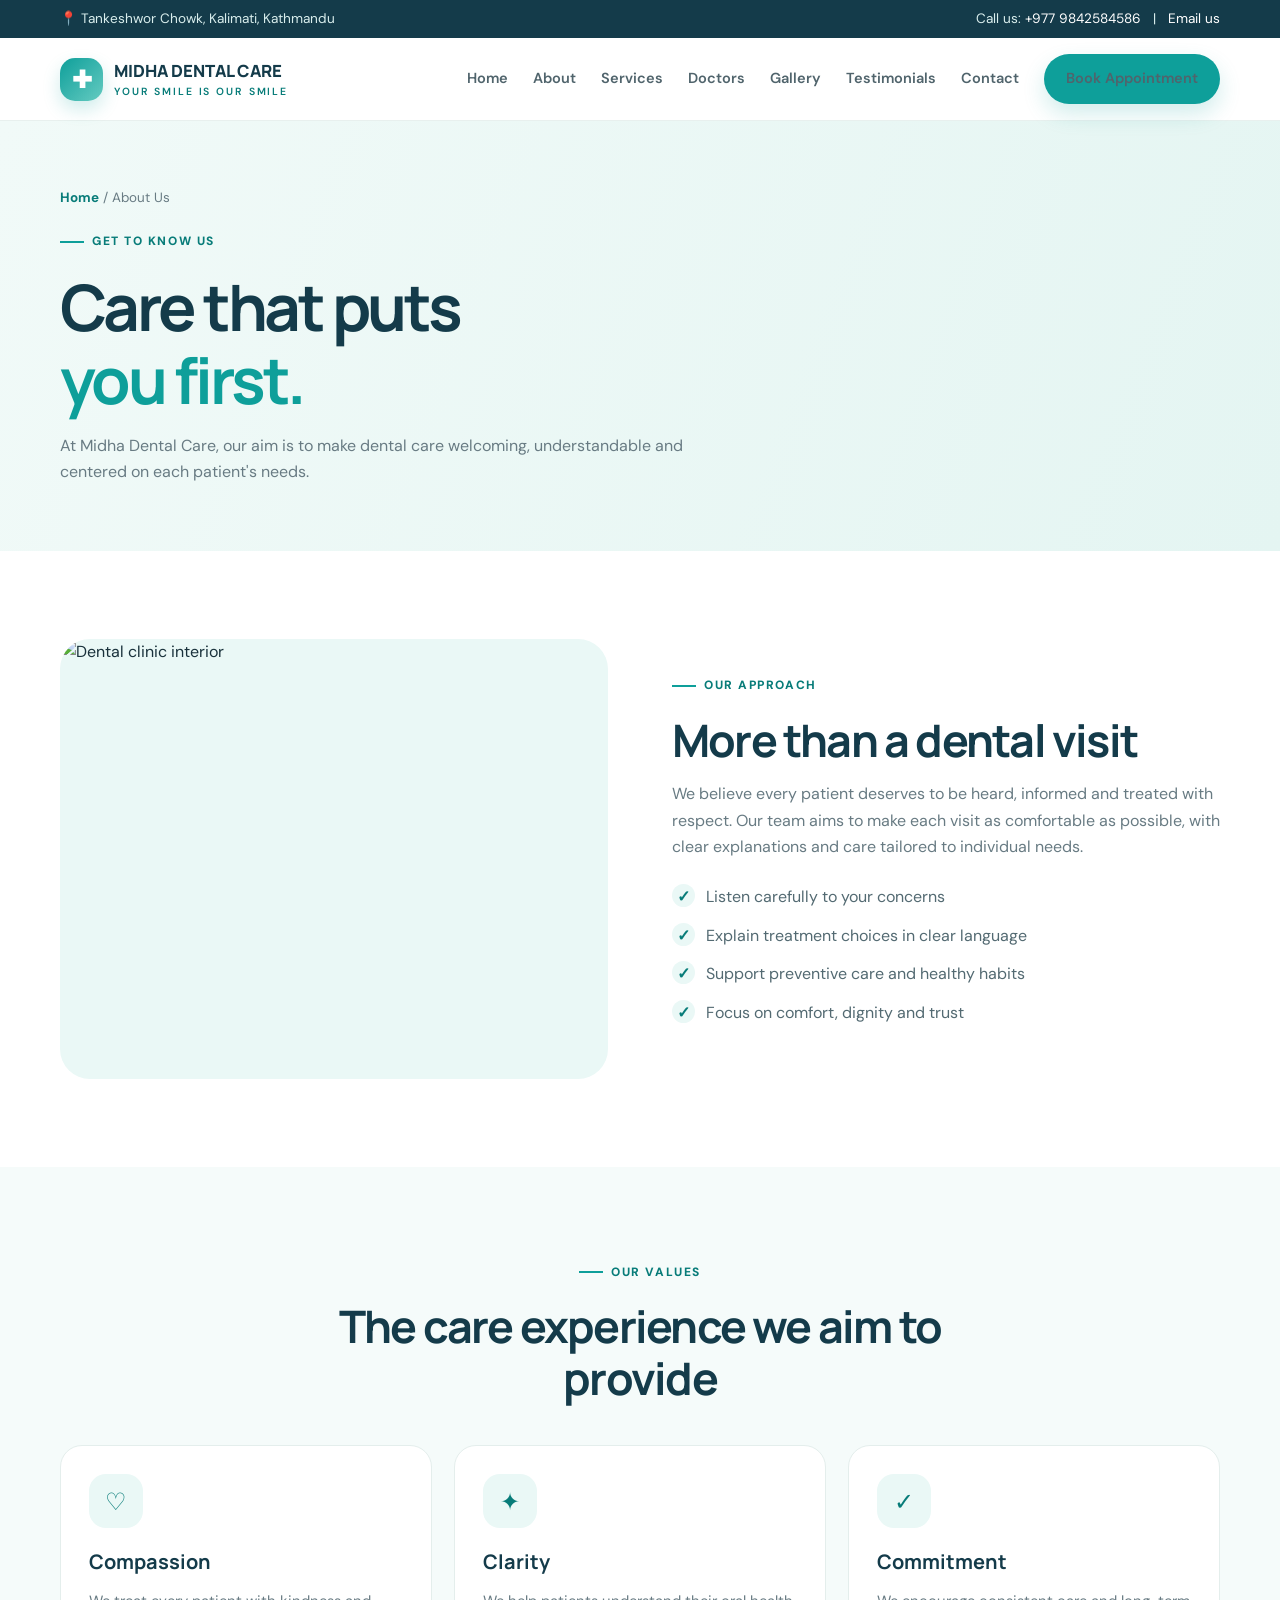
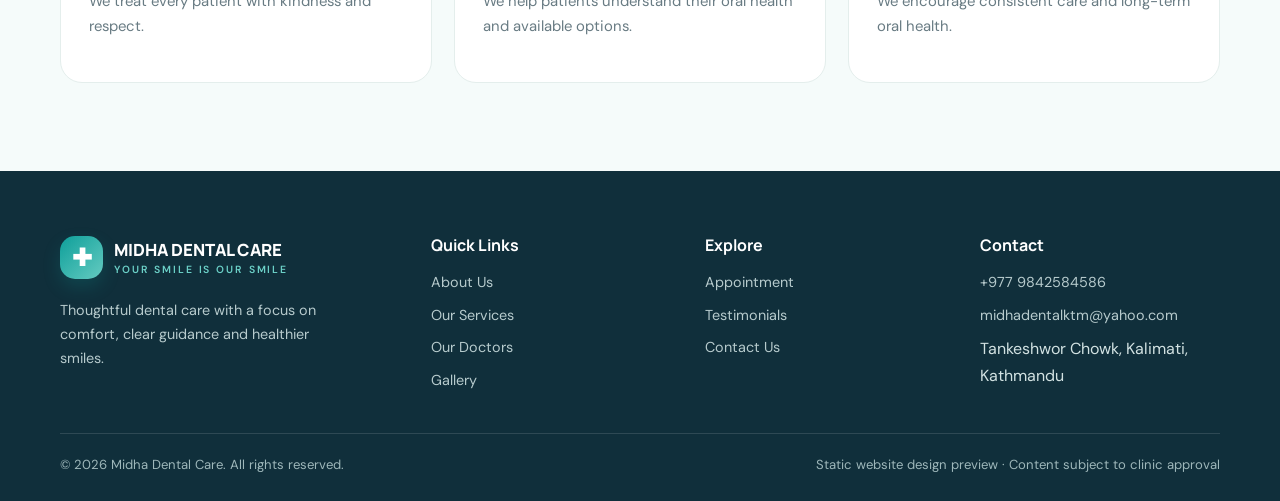
==== midha-dental-static/about.html @ e1608908 "commit" ====
<!doctype html>
<html lang="en"><head><meta charset="utf-8"><meta name="viewport" content="width=device-width,initial-scale=1"><meta name="description" content="Midha Dental Care in Kalimati, Kathmandu. Patient-focused dental care and appointment requests."><title>About Us | Midha Dental Care</title><link rel="stylesheet" href="assets/css/style.css"></head><body>

<div class="topbar"><div class="container"><span>📍 Tankeshwor Chowk, Kalimati, Kathmandu</span><span class="top-right">Call us: <a href="tel:+9779842584586">+977 9842584586</a> &nbsp; | &nbsp; <a href="mailto:midhadentalktm@yahoo.com">Email us</a></span></div></div>
<header class="site-header"><div class="container nav-wrap"><a class="brand" href="index.html"><span class="brand-mark">✚</span><span class="brand-name">MIDHA DENTAL CARE<small>Your Smile Is Our Smile</small></span></a><button class="menu-toggle" aria-label="Toggle navigation" aria-expanded="false">☰</button><nav class="nav-links"><a href="index.html" data-page="Home">Home</a><a href="about.html" data-page="About Us">About</a><a href="services.html" data-page="Services">Services</a><a href="doctors.html" data-page="Our Doctors">Doctors</a><a href="gallery.html" data-page="Gallery">Gallery</a><a href="testimonials.html" data-page="Testimonials">Testimonials</a><a href="contact.html" data-page="Contact">Contact</a><a class="btn btn-primary nav-cta" href="appointment.html">Book Appointment</a></nav></div></header>

<main><section class="page-hero"><div class="container"><div class="breadcrumbs"><a href="index.html">Home</a> / About Us</div><div class="eyebrow">Get to know us</div><h1>Care that puts<br><span style="color:var(--teal)">you first.</span></h1><p>At Midha Dental Care, our aim is to make dental care welcoming, understandable and centered on each patient's needs.</p></div></section><section class="section"><div class="container split"><div class="image-frame reveal"><img src="https://images.unsplash.com/photo-1629909613654-28e377c37b09?w=1000" alt="Dental clinic interior"></div><div class="reveal"><div class="eyebrow">Our approach</div><h2>More than a dental visit</h2><p>We believe every patient deserves to be heard, informed and treated with respect. Our team aims to make each visit as comfortable as possible, with clear explanations and care tailored to individual needs.</p><ul class="check-list"><li>Listen carefully to your concerns</li><li>Explain treatment choices in clear language</li><li>Support preventive care and healthy habits</li><li>Focus on comfort, dignity and trust</li></ul></div></div></section><section class="section section-soft"><div class="container"><div class="section-head"><div class="eyebrow">Our values</div><h2>The care experience we aim to provide</h2></div><div class="grid-3"><article class="card service-card"><div class="service-icon">♡</div><h3>Compassion</h3><p>We treat every patient with kindness and respect.</p></article><article class="card service-card"><div class="service-icon">✦</div><h3>Clarity</h3><p>We help patients understand their oral health and available options.</p></article><article class="card service-card"><div class="service-icon">✓</div><h3>Commitment</h3><p>We encourage consistent care and long-term oral health.</p></article></div></div></section></main>

<footer class="footer"><div class="container"><div class="footer-grid"><div><a class="brand" href="index.html"><span class="brand-mark">✚</span><span class="brand-name">MIDHA DENTAL CARE<small>Your Smile Is Our Smile</small></span></a><p style="margin-top:20px;max-width:290px">Thoughtful dental care with a focus on comfort, clear guidance and healthier smiles.</p></div><div><h3>Quick Links</h3><div class="footer-links"><a href="about.html">About Us</a><a href="services.html">Our Services</a><a href="doctors.html">Our Doctors</a><a href="gallery.html">Gallery</a></div></div><div><h3>Explore</h3><div class="footer-links"><a href="appointment.html">Appointment</a><a href="testimonials.html">Testimonials</a><a href="contact.html">Contact Us</a></div></div><div><h3>Contact</h3><div class="footer-links"><a href="tel:+9779842584586">+977 9842584586</a><a href="mailto:midhadentalktm@yahoo.com">midhadentalktm@yahoo.com</a><span>Tankeshwor Chowk, Kalimati, Kathmandu</span></div></div></div><div class="footer-bottom"><span>© <span data-year></span> Midha Dental Care. All rights reserved.</span><span>Static website design preview · Content subject to clinic approval</span></div></div></footer>
<script src="assets/js/main.js"></script>

</body></html>
---- midha-dental-static/assets/css/style.css ----
@import url('https://fonts.googleapis.com/css2?family=DM+Sans:wght@400;500;600;700&family=Manrope:wght@400;500;600;700;800&display=swap');
:root{--teal:#0e9f9a;--teal-dark:#087c79;--navy:#143b4a;--ink:#19313b;--muted:#687b83;--mint:#eaf8f6;--pale:#f5fbfa;--line:#e4eeec;--white:#fff;--shadow:0 18px 50px rgba(20,59,74,.10);--radius:22px}
*{box-sizing:border-box}html{scroll-behavior:smooth}body{margin:0;font-family:'DM Sans',sans-serif;color:var(--ink);background:#fff;line-height:1.65}h1,h2,h3,h4{font-family:Manrope,sans-serif;line-height:1.15;color:var(--navy);margin:0 0 16px}h1{font-size:clamp(2.6rem,5vw,4.7rem);letter-spacing:-.055em}h2{font-size:clamp(2rem,3.5vw,3rem);letter-spacing:-.04em}h3{font-size:1.25rem}p{color:var(--muted);margin:0 0 16px}a{text-decoration:none;color:inherit}.container{width:min(1160px,calc(100% - 40px));margin:auto}.topbar{background:var(--navy);color:#d9eeed;font-size:.85rem}.topbar .container{display:flex;justify-content:space-between;gap:20px;padding:8px 0}.topbar a{color:#fff}.site-header{position:sticky;top:0;z-index:100;background:rgba(255,255,255,.94);backdrop-filter:blur(14px);border-bottom:1px solid rgba(228,238,236,.85)}.nav-wrap{height:82px;display:flex;align-items:center;justify-content:space-between;gap:24px}.brand{display:flex;align-items:center;gap:11px;min-width:210px}.brand-mark{width:43px;height:43px;border-radius:15px;background:linear-gradient(135deg,var(--teal),#65cbc1);display:grid;place-items:center;color:#fff;font-size:1.5rem;font-weight:800;box-shadow:0 8px 18px #0e9f9a33}.brand-name{font:800 1.05rem Manrope;color:var(--navy);line-height:1.15}.brand-name small{display:block;font:600 .65rem 'DM Sans';letter-spacing:.18em;color:var(--teal-dark);text-transform:uppercase;margin-top:4px}.nav-links{display:flex;align-items:center;gap:25px}.nav-links a{font-size:.91rem;font-weight:600;color:#50646c;transition:.2s}.nav-links a:hover,.nav-links a.active{color:var(--teal-dark)}.btn{display:inline-flex;align-items:center;justify-content:center;gap:9px;border:0;border-radius:999px;padding:13px 22px;font-weight:700;font-size:.92rem;cursor:pointer;transition:.25s}.btn-primary{background:var(--teal);color:white;box-shadow:0 10px 22px #0e9f9a30}.btn-primary:hover{background:var(--teal-dark);transform:translateY(-2px);color:white}.btn-outline{border:1px solid #c9dfdc;color:var(--navy);background:white}.btn-outline:hover{border-color:var(--teal);color:var(--teal-dark)}.menu-toggle{display:none;background:var(--mint);border:0;border-radius:12px;padding:10px 13px;color:var(--navy);font-size:1.25rem}.hero{background:linear-gradient(110deg,#f3fbf9 0%,#f5fbfa 53%,#e5f6f3 100%);overflow:hidden;position:relative}.hero-grid{display:grid;grid-template-columns:1.02fr .98fr;align-items:center;gap:42px;padding:76px 0 82px}.eyebrow{display:inline-flex;align-items:center;gap:8px;color:var(--teal-dark);font-weight:800;text-transform:uppercase;letter-spacing:.13em;font-size:.75rem;margin-bottom:18px}.eyebrow:before{content:'';width:24px;height:2px;background:var(--teal)}.hero h1 span{color:var(--teal)}.hero-copy{font-size:1.08rem;max-width:560px;margin:20px 0 28px}.hero-actions{display:flex;gap:12px;flex-wrap:wrap}.hero-note{display:flex;align-items:center;gap:13px;margin-top:32px;color:var(--muted);font-size:.88rem}.avatar-stack{display:flex}.avatar-stack img{width:34px;height:34px;border-radius:50%;object-fit:cover;border:3px solid white;margin-left:-8px}.avatar-stack img:first-child{margin-left:0}.hero-visual{position:relative;min-height:490px}.hero-photo{position:absolute;inset:0 20px 0 20px;border-radius:44% 44% 28px 28px;overflow:hidden;box-shadow:var(--shadow)}.hero-photo img{width:100%;height:100%;object-fit:cover}.float-card{position:absolute;background:#fff;border-radius:18px;padding:16px 18px;box-shadow:var(--shadow);display:flex;gap:12px;align-items:center}.float-card.one{left:-4px;bottom:45px}.float-card.two{right:-5px;top:55px}.float-icon{width:42px;height:42px;border-radius:13px;background:var(--mint);display:grid;place-items:center;color:var(--teal-dark);font-size:1.2rem}.float-card strong{display:block;color:var(--navy);font-size:.92rem}.float-card small{color:var(--muted);font-size:.76rem}.section{padding:88px 0}.section-soft{background:var(--pale)}.section-head{text-align:center;max-width:700px;margin:0 auto 42px}.section-head p{font-size:1.02rem}.grid-3{display:grid;grid-template-columns:repeat(3,1fr);gap:22px}.grid-4{display:grid;grid-template-columns:repeat(4,1fr);gap:20px}.card{background:#fff;border:1px solid var(--line);border-radius:var(--radius);overflow:hidden;transition:.28s}.card:hover{transform:translateY(-6px);box-shadow:var(--shadow);border-color:transparent}.service-card{padding:28px}.service-icon{width:54px;height:54px;border-radius:17px;background:var(--mint);display:grid;place-items:center;color:var(--teal-dark);font-size:1.5rem;margin-bottom:22px}.service-card p{font-size:.93rem}.text-link{color:var(--teal-dark);font-weight:800;font-size:.9rem}.split{display:grid;grid-template-columns:1fr 1fr;align-items:center;gap:64px}.image-frame{position:relative;border-radius:30px;overflow:hidden;min-height:440px;background:var(--mint)}.image-frame img{width:100%;height:100%;min-height:440px;object-fit:cover;position:absolute}.check-list{list-style:none;padding:0;margin:24px 0;display:grid;gap:12px}.check-list li{display:flex;gap:11px;color:#536a72}.check-list li:before{content:'✓';display:grid;place-items:center;flex:0 0 23px;height:23px;border-radius:50%;background:var(--mint);color:var(--teal-dark);font-weight:900}.stat-row{display:flex;gap:30px;flex-wrap:wrap;margin-top:28px}.stat strong{display:block;font:800 1.8rem Manrope;color:var(--teal-dark)}.stat span{font-size:.82rem;color:var(--muted)}.doctor-card img{width:100%;height:270px;object-fit:cover}.doctor-info{padding:20px}.doctor-info p{font-size:.88rem;margin:0}.doctor-role{color:var(--teal-dark);font-weight:700;font-size:.82rem}.testimonial{padding:28px}.quote{font-size:2.5rem;color:var(--teal);line-height:1}.stars{color:#e8a83e;letter-spacing:2px;margin:8px 0}.testimonial strong{color:var(--navy)}.cta-band{background:linear-gradient(120deg,#0d8e8b,#126575);border-radius:30px;padding:48px 54px;color:white;display:flex;align-items:center;justify-content:space-between;gap:30px}.cta-band h2,.cta-band p{color:white}.cta-band p{opacity:.82;margin:0}.cta-band .btn{background:white;color:var(--teal-dark);white-space:nowrap}.page-hero{background:linear-gradient(110deg,#f1faf8,#e4f5f2);padding:66px 0}.page-hero p{max-width:640px;margin:0}.breadcrumbs{font-size:.84rem;color:var(--muted);margin-bottom:15px}.breadcrumbs a{color:var(--teal-dark);font-weight:700}.service-detail{padding:26px}.service-detail .service-icon{margin-bottom:16px}.doctor-large img{height:330px}.gallery-grid{display:grid;grid-template-columns:repeat(3,1fr);gap:16px}.gallery-grid img{width:100%;height:260px;object-fit:cover;border-radius:18px;transition:.3s}.gallery-grid img:hover{transform:scale(1.02)}.form-card{background:#fff;border:1px solid var(--line);border-radius:24px;padding:32px;box-shadow:var(--shadow)}.form-grid{display:grid;grid-template-columns:1fr 1fr;gap:18px}.field{display:grid;gap:7px}.field.full{grid-column:1/-1}.field label{font-weight:700;font-size:.88rem;color:var(--navy)}.field input,.field select,.field textarea{width:100%;border:1px solid #dce8e6;border-radius:12px;padding:13px 14px;font:inherit;color:var(--ink);outline:none;background:#fff}.field input:focus,.field select:focus,.field textarea:focus{border-color:var(--teal);box-shadow:0 0 0 3px #0e9f9a18}.field textarea{min-height:120px;resize:vertical}.contact-grid{display:grid;grid-template-columns:.8fr 1.2fr;gap:35px}.contact-item{display:flex;gap:15px;margin:22px 0}.contact-item .service-icon{flex:0 0 48px;width:48px;height:48px;margin:0}.map-placeholder{min-height:300px;background:linear-gradient(135deg,#e5f4f1,#f4faf9);border-radius:22px;display:grid;place-items:center;text-align:center;padding:25px;color:var(--muted)}.footer{background:#102f3b;color:#d2e2e2;padding:65px 0 25px}.footer-grid{display:grid;grid-template-columns:1.4fr 1fr 1fr 1fr;gap:35px}.footer h3{color:white;font-size:1rem}.footer p,.footer a{color:#b7cbcd;font-size:.9rem}.footer-links{display:grid;gap:9px}.footer a:hover{color:#fff}.footer-bottom{border-top:1px solid #ffffff20;margin-top:40px;padding-top:20px;display:flex;justify-content:space-between;gap:20px;color:#9eb7ba;font-size:.82rem}.footer .brand-name{color:white}.footer .brand-name small{color:#6bd0c7}.notice{background:#fff8e8;border:1px solid #f2e4bd;border-radius:12px;padding:13px 15px;color:#80652d;font-size:.85rem}.reveal{opacity:0;transform:translateY(18px);transition:opacity .7s,transform .7s}.reveal.visible{opacity:1;transform:none}.mobile-cta{display:none}
@media(max-width:980px){.nav-links{gap:14px}.nav-links a{font-size:.84rem}.nav-cta{display:none}.grid-4{grid-template-columns:repeat(2,1fr)}.footer-grid{grid-template-columns:repeat(2,1fr)}.hero-grid{gap:20px}.hero-visual{min-height:420px}}
@media(max-width:760px){.topbar .container{justify-content:center}.topbar .top-right{display:none}.nav-wrap{height:72px}.menu-toggle{display:block}.nav-links{display:none;position:absolute;left:20px;right:20px;top:72px;background:white;border:1px solid var(--line);border-radius:18px;padding:18px;box-shadow:var(--shadow);flex-direction:column;align-items:stretch;gap:0}.nav-links.open{display:flex}.nav-links a{padding:11px 7px}.nav-cta{display:inline-flex;margin-top:8px}.hero-grid,.split,.contact-grid{grid-template-columns:1fr}.hero-grid{padding:55px 0}.hero-visual{min-height:390px;margin:10px 5px 0}.hero-photo{inset:0 15px}.section{padding:65px 0}.grid-3{grid-template-columns:1fr}.grid-4{grid-template-columns:1fr 1fr}.gallery-grid{grid-template-columns:1fr 1fr}.gallery-grid img{height:190px}.cta-band{padding:32px;display:block}.cta-band .btn{margin-top:22px}.form-grid{grid-template-columns:1fr}.field.full{grid-column:auto}.footer-grid{grid-template-columns:1fr 1fr}.footer-bottom{display:block}.footer-bottom span{display:block;margin-top:8px}}
@media(max-width:480px){.container{width:min(100% - 30px,1160px)}.grid-4,.gallery-grid,.footer-grid{grid-template-columns:1fr}.hero-visual{min-height:330px}.float-card{padding:11px}.float-card.two{right:-3px;top:20px}.float-card.one{left:-3px;bottom:20px}.section-head{text-align:left}.section-head .eyebrow{justify-content:flex-start}.form-card{padding:22px}.page-hero{padding:48px 0}}
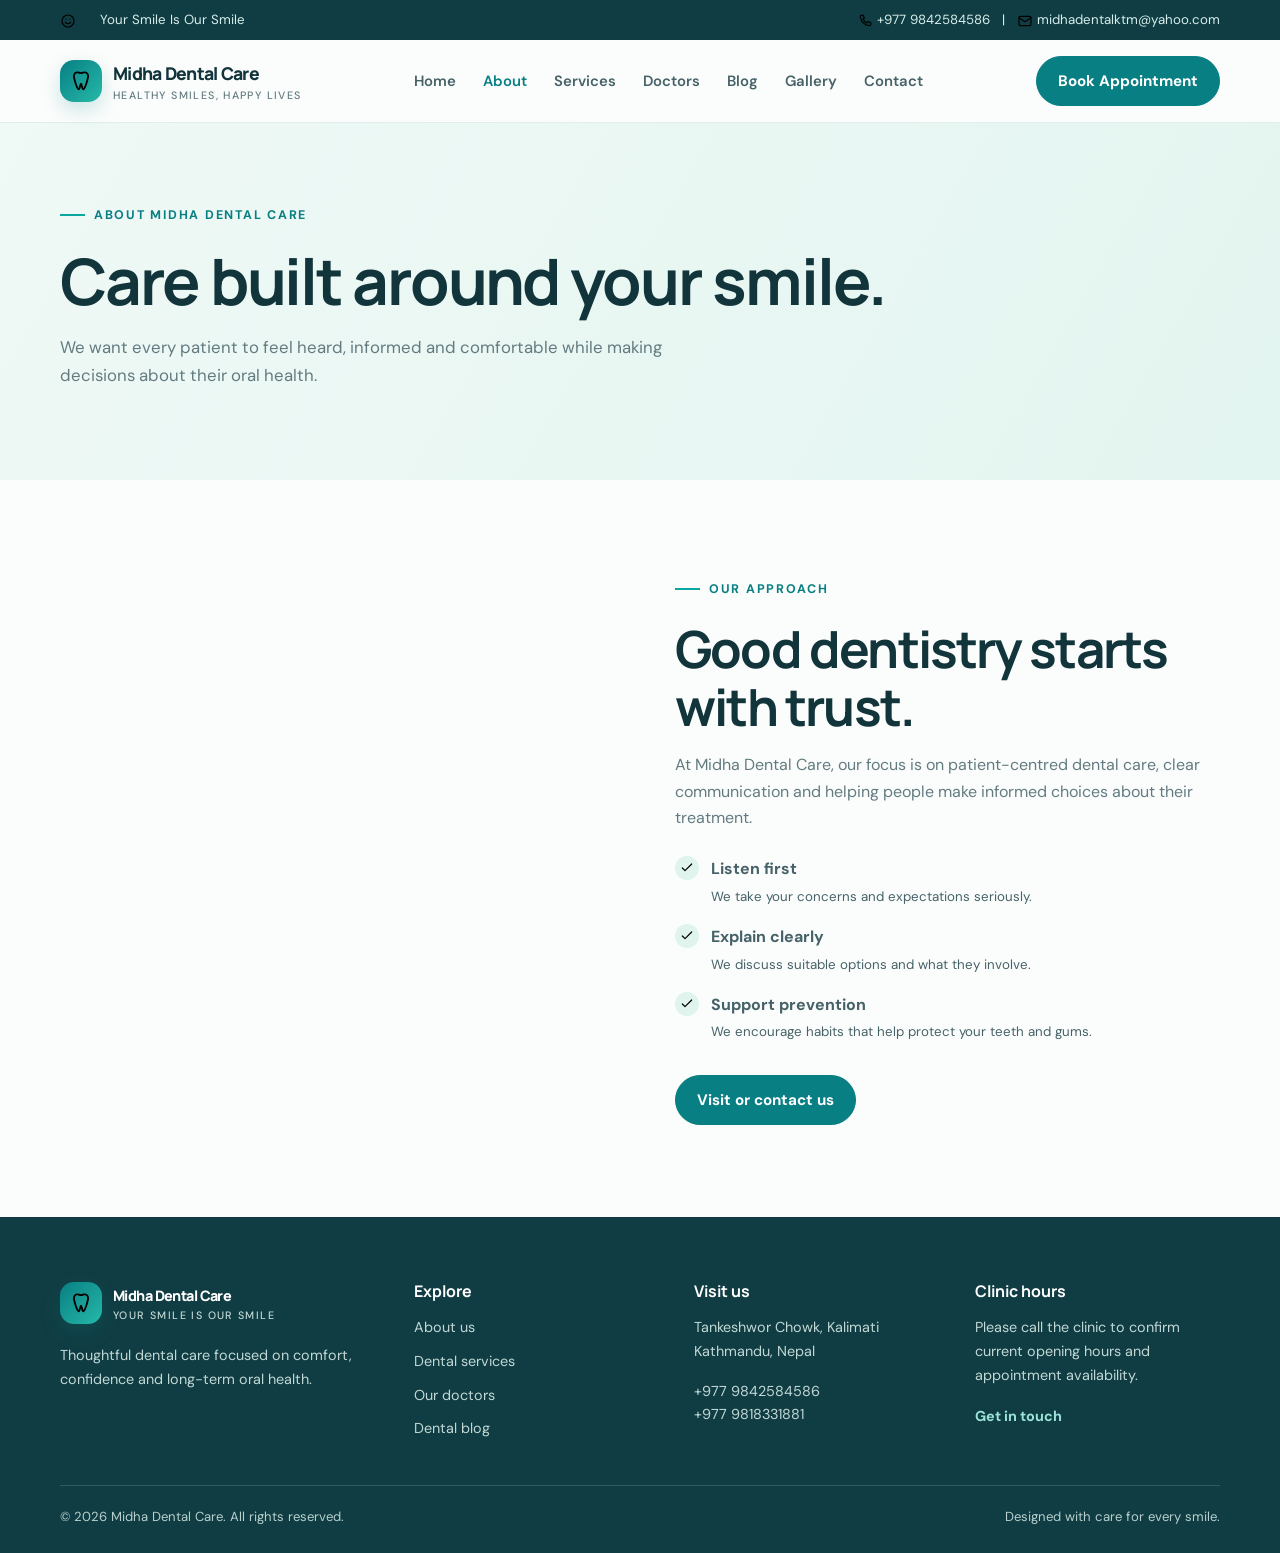
==== commit 2c0ddb8a: "# add blog" ====
--- a/midha-dental-static/about.html
+++ b/midha-dental-static/about.html
@@ -1,12 +1,2 @@
-<!doctype html>
-<html lang="en"><head><meta charset="utf-8"><meta name="viewport" content="width=device-width,initial-scale=1"><meta name="description" content="Midha Dental Care in Kalimati, Kathmandu. Patient-focused dental care and appointment requests."><title>About Us | Midha Dental Care</title><link rel="stylesheet" href="assets/css/style.css"></head><body>
-
-<div class="topbar"><div class="container"><span>📍 Tankeshwor Chowk, Kalimati, Kathmandu</span><span class="top-right">Call us: <a href="tel:+9779842584586">+977 9842584586</a> &nbsp; | &nbsp; <a href="mailto:midhadentalktm@yahoo.com">Email us</a></span></div></div>
-<header class="site-header"><div class="container nav-wrap"><a class="brand" href="index.html"><span class="brand-mark">✚</span><span class="brand-name">MIDHA DENTAL CARE<small>Your Smile Is Our Smile</small></span></a><button class="menu-toggle" aria-label="Toggle navigation" aria-expanded="false">☰</button><nav class="nav-links"><a href="index.html" data-page="Home">Home</a><a href="about.html" data-page="About Us">About</a><a href="services.html" data-page="Services">Services</a><a href="doctors.html" data-page="Our Doctors">Doctors</a><a href="gallery.html" data-page="Gallery">Gallery</a><a href="testimonials.html" data-page="Testimonials">Testimonials</a><a href="contact.html" data-page="Contact">Contact</a><a class="btn btn-primary nav-cta" href="appointment.html">Book Appointment</a></nav></div></header>
-
-<main><section class="page-hero"><div class="container"><div class="breadcrumbs"><a href="index.html">Home</a> / About Us</div><div class="eyebrow">Get to know us</div><h1>Care that puts<br><span style="color:var(--teal)">you first.</span></h1><p>At Midha Dental Care, our aim is to make dental care welcoming, understandable and centered on each patient's needs.</p></div></section><section class="section"><div class="container split"><div class="image-frame reveal"><img src="https://images.unsplash.com/photo-1629909613654-28e377c37b09?w=1000" alt="Dental clinic interior"></div><div class="reveal"><div class="eyebrow">Our approach</div><h2>More than a dental visit</h2><p>We believe every patient deserves to be heard, informed and treated with respect. Our team aims to make each visit as comfortable as possible, with clear explanations and care tailored to individual needs.</p><ul class="check-list"><li>Listen carefully to your concerns</li><li>Explain treatment choices in clear language</li><li>Support preventive care and healthy habits</li><li>Focus on comfort, dignity and trust</li></ul></div></div></section><section class="section section-soft"><div class="container"><div class="section-head"><div class="eyebrow">Our values</div><h2>The care experience we aim to provide</h2></div><div class="grid-3"><article class="card service-card"><div class="service-icon">♡</div><h3>Compassion</h3><p>We treat every patient with kindness and respect.</p></article><article class="card service-card"><div class="service-icon">✦</div><h3>Clarity</h3><p>We help patients understand their oral health and available options.</p></article><article class="card service-card"><div class="service-icon">✓</div><h3>Commitment</h3><p>We encourage consistent care and long-term oral health.</p></article></div></div></section></main>
-
-<footer class="footer"><div class="container"><div class="footer-grid"><div><a class="brand" href="index.html"><span class="brand-mark">✚</span><span class="brand-name">MIDHA DENTAL CARE<small>Your Smile Is Our Smile</small></span></a><p style="margin-top:20px;max-width:290px">Thoughtful dental care with a focus on comfort, clear guidance and healthier smiles.</p></div><div><h3>Quick Links</h3><div class="footer-links"><a href="about.html">About Us</a><a href="services.html">Our Services</a><a href="doctors.html">Our Doctors</a><a href="gallery.html">Gallery</a></div></div><div><h3>Explore</h3><div class="footer-links"><a href="appointment.html">Appointment</a><a href="testimonials.html">Testimonials</a><a href="contact.html">Contact Us</a></div></div><div><h3>Contact</h3><div class="footer-links"><a href="tel:+9779842584586">+977 9842584586</a><a href="mailto:midhadentalktm@yahoo.com">midhadentalktm@yahoo.com</a><span>Tankeshwor Chowk, Kalimati, Kathmandu</span></div></div></div><div class="footer-bottom"><span>© <span data-year></span> Midha Dental Care. All rights reserved.</span><span>Static website design preview · Content subject to clinic approval</span></div></div></footer>
-<script src="assets/js/main.js"></script>
-
-</body></html>
+<!doctype html><html lang="en"><head><meta charset="utf-8"><meta name="viewport" content="width=device-width,initial-scale=1"><meta name="description" content="Midha Dental Care in Kalimati, Kathmandu. Friendly dental care for healthier, more confident smiles."><title>About Us | Midha Dental Care</title><link rel="stylesheet" href="assets/css/style.css"></head><body><div class="topbar"><div class="container"><span><img class="svg-icon small" src="assets/icons/smile.svg" alt=""> <img class="svg-icon small" src="assets/icons/smile.svg.svg" alt="" aria-hidden="true"> Your Smile Is Our Smile</span><span><img class="svg-icon small" src="assets/icons/phone.svg" alt=""> +977 9842584586 &nbsp; | &nbsp; <img class="svg-icon small" src="assets/icons/mail.svg" alt=""> midhadentalktm@yahoo.com</span></div></div>
+<header class="nav-wrap"><nav class="nav container"><a class="brand" href="index.html"><span class="brand-mark"><img class="svg-icon" src="assets/icons/tooth.svg" alt=""></span><span>Midha Dental Care<small>Healthy smiles, happy lives</small></span></a><div class="nav-links"><a class="" href="index.html">Home</a><a class="active" href="about.html">About</a><a class="" href="services.html">Services</a><a class="" href="doctors.html">Doctors</a><a class="" href="blog.html">Blog</a><a class="" href="gallery.html">Gallery</a><a class="" href="contact.html">Contact</a></div><a class="btn" href="appointment.html">Book Appointment</a><button class="menu-toggle" aria-label="Open menu" aria-expanded="false"><img class="svg-icon large" src="assets/icons/menu.svg" alt=""></button></nav></header><main><section class="page-hero"><div class="container"><div class="eyebrow">About Midha Dental Care</div><h1>Care built around your smile.</h1><p>We want every patient to feel heard, informed and comfortable while making decisions about their oral health.</p></div></section><section class="section"><div class="container split"><div class="about-photo"></div><div><div class="eyebrow">Our approach</div><h2>Good dentistry starts with trust.</h2><p>At Midha Dental Care, our focus is on patient-centred dental care, clear communication and helping people make informed choices about their treatment.</p><div class="check-list"><div class="check"><span><img class="svg-icon small" src="assets/icons/check.svg" alt=""></span><div><b>Listen first</b><br><small>We take your concerns and expectations seriously.</small></div></div><div class="check"><span><img class="svg-icon small" src="assets/icons/check.svg" alt=""></span><div><b>Explain clearly</b><br><small>We discuss suitable options and what they involve.</small></div></div><div class="check"><span><img class="svg-icon small" src="assets/icons/check.svg" alt=""></span><div><b>Support prevention</b><br><small>We encourage habits that help protect your teeth and gums.</small></div></div></div><a class="btn" href="contact.html">Visit or contact us</a></div></div></section></main><footer class="footer"><div class="container"><div class="footer-grid"><div><a class="brand" href="index.html"><span class="brand-mark"><img class="svg-icon" src="assets/icons/tooth.svg" alt=""></span><span style="color:white">Midha Dental Care<small style="color:#c1d8d5">Your Smile Is Our Smile</small></span></a><p style="margin-top:20px">Thoughtful dental care focused on comfort, confidence and long-term oral health.</p></div><div><h3>Explore</h3><div class="footer-links"><a href="about.html">About us</a><a href="services.html">Dental services</a><a href="doctors.html">Our doctors</a><a href="blog.html">Dental blog</a></div></div><div><h3>Visit us</h3><p>Tankeshwor Chowk, Kalimati<br>Kathmandu, Nepal</p><p>+977 9842584586<br>+977 9818331881</p></div><div><h3>Clinic hours</h3><p>Please call the clinic to confirm current opening hours and appointment availability.</p><a class="arrow-link" style="color:#9be3d7" href="contact.html">Get in touch</a></div></div><div class="footer-bottom"><span>© <span data-year></span> Midha Dental Care. All rights reserved.</span><span>Designed with care for every smile.</span></div></div></footer><script src="assets/js/main.js"></script></body></html>
--- a/midha-dental-static/assets/css/style.css
+++ b/midha-dental-static/assets/css/style.css
@@ -1,6 +1,32 @@
+
 @import url('https://fonts.googleapis.com/css2?family=DM+Sans:wght@400;500;600;700&family=Manrope:wght@400;500;600;700;800&display=swap');
-:root{--teal:#0e9f9a;--teal-dark:#087c79;--navy:#143b4a;--ink:#19313b;--muted:#687b83;--mint:#eaf8f6;--pale:#f5fbfa;--line:#e4eeec;--white:#fff;--shadow:0 18px 50px rgba(20,59,74,.10);--radius:22px}
-*{box-sizing:border-box}html{scroll-behavior:smooth}body{margin:0;font-family:'DM Sans',sans-serif;color:var(--ink);background:#fff;line-height:1.65}h1,h2,h3,h4{font-family:Manrope,sans-serif;line-height:1.15;color:var(--navy);margin:0 0 16px}h1{font-size:clamp(2.6rem,5vw,4.7rem);letter-spacing:-.055em}h2{font-size:clamp(2rem,3.5vw,3rem);letter-spacing:-.04em}h3{font-size:1.25rem}p{color:var(--muted);margin:0 0 16px}a{text-decoration:none;color:inherit}.container{width:min(1160px,calc(100% - 40px));margin:auto}.topbar{background:var(--navy);color:#d9eeed;font-size:.85rem}.topbar .container{display:flex;justify-content:space-between;gap:20px;padding:8px 0}.topbar a{color:#fff}.site-header{position:sticky;top:0;z-index:100;background:rgba(255,255,255,.94);backdrop-filter:blur(14px);border-bottom:1px solid rgba(228,238,236,.85)}.nav-wrap{height:82px;display:flex;align-items:center;justify-content:space-between;gap:24px}.brand{display:flex;align-items:center;gap:11px;min-width:210px}.brand-mark{width:43px;height:43px;border-radius:15px;background:linear-gradient(135deg,var(--teal),#65cbc1);display:grid;place-items:center;color:#fff;font-size:1.5rem;font-weight:800;box-shadow:0 8px 18px #0e9f9a33}.brand-name{font:800 1.05rem Manrope;color:var(--navy);line-height:1.15}.brand-name small{display:block;font:600 .65rem 'DM Sans';letter-spacing:.18em;color:var(--teal-dark);text-transform:uppercase;margin-top:4px}.nav-links{display:flex;align-items:center;gap:25px}.nav-links a{font-size:.91rem;font-weight:600;color:#50646c;transition:.2s}.nav-links a:hover,.nav-links a.active{color:var(--teal-dark)}.btn{display:inline-flex;align-items:center;justify-content:center;gap:9px;border:0;border-radius:999px;padding:13px 22px;font-weight:700;font-size:.92rem;cursor:pointer;transition:.25s}.btn-primary{background:var(--teal);color:white;box-shadow:0 10px 22px #0e9f9a30}.btn-primary:hover{background:var(--teal-dark);transform:translateY(-2px);color:white}.btn-outline{border:1px solid #c9dfdc;color:var(--navy);background:white}.btn-outline:hover{border-color:var(--teal);color:var(--teal-dark)}.menu-toggle{display:none;background:var(--mint);border:0;border-radius:12px;padding:10px 13px;color:var(--navy);font-size:1.25rem}.hero{background:linear-gradient(110deg,#f3fbf9 0%,#f5fbfa 53%,#e5f6f3 100%);overflow:hidden;position:relative}.hero-grid{display:grid;grid-template-columns:1.02fr .98fr;align-items:center;gap:42px;padding:76px 0 82px}.eyebrow{display:inline-flex;align-items:center;gap:8px;color:var(--teal-dark);font-weight:800;text-transform:uppercase;letter-spacing:.13em;font-size:.75rem;margin-bottom:18px}.eyebrow:before{content:'';width:24px;height:2px;background:var(--teal)}.hero h1 span{color:var(--teal)}.hero-copy{font-size:1.08rem;max-width:560px;margin:20px 0 28px}.hero-actions{display:flex;gap:12px;flex-wrap:wrap}.hero-note{display:flex;align-items:center;gap:13px;margin-top:32px;color:var(--muted);font-size:.88rem}.avatar-stack{display:flex}.avatar-stack img{width:34px;height:34px;border-radius:50%;object-fit:cover;border:3px solid white;margin-left:-8px}.avatar-stack img:first-child{margin-left:0}.hero-visual{position:relative;min-height:490px}.hero-photo{position:absolute;inset:0 20px 0 20px;border-radius:44% 44% 28px 28px;overflow:hidden;box-shadow:var(--shadow)}.hero-photo img{width:100%;height:100%;object-fit:cover}.float-card{position:absolute;background:#fff;border-radius:18px;padding:16px 18px;box-shadow:var(--shadow);display:flex;gap:12px;align-items:center}.float-card.one{left:-4px;bottom:45px}.float-card.two{right:-5px;top:55px}.float-icon{width:42px;height:42px;border-radius:13px;background:var(--mint);display:grid;place-items:center;color:var(--teal-dark);font-size:1.2rem}.float-card strong{display:block;color:var(--navy);font-size:.92rem}.float-card small{color:var(--muted);font-size:.76rem}.section{padding:88px 0}.section-soft{background:var(--pale)}.section-head{text-align:center;max-width:700px;margin:0 auto 42px}.section-head p{font-size:1.02rem}.grid-3{display:grid;grid-template-columns:repeat(3,1fr);gap:22px}.grid-4{display:grid;grid-template-columns:repeat(4,1fr);gap:20px}.card{background:#fff;border:1px solid var(--line);border-radius:var(--radius);overflow:hidden;transition:.28s}.card:hover{transform:translateY(-6px);box-shadow:var(--shadow);border-color:transparent}.service-card{padding:28px}.service-icon{width:54px;height:54px;border-radius:17px;background:var(--mint);display:grid;place-items:center;color:var(--teal-dark);font-size:1.5rem;margin-bottom:22px}.service-card p{font-size:.93rem}.text-link{color:var(--teal-dark);font-weight:800;font-size:.9rem}.split{display:grid;grid-template-columns:1fr 1fr;align-items:center;gap:64px}.image-frame{position:relative;border-radius:30px;overflow:hidden;min-height:440px;background:var(--mint)}.image-frame img{width:100%;height:100%;min-height:440px;object-fit:cover;position:absolute}.check-list{list-style:none;padding:0;margin:24px 0;display:grid;gap:12px}.check-list li{display:flex;gap:11px;color:#536a72}.check-list li:before{content:'✓';display:grid;place-items:center;flex:0 0 23px;height:23px;border-radius:50%;background:var(--mint);color:var(--teal-dark);font-weight:900}.stat-row{display:flex;gap:30px;flex-wrap:wrap;margin-top:28px}.stat strong{display:block;font:800 1.8rem Manrope;color:var(--teal-dark)}.stat span{font-size:.82rem;color:var(--muted)}.doctor-card img{width:100%;height:270px;object-fit:cover}.doctor-info{padding:20px}.doctor-info p{font-size:.88rem;margin:0}.doctor-role{color:var(--teal-dark);font-weight:700;font-size:.82rem}.testimonial{padding:28px}.quote{font-size:2.5rem;color:var(--teal);line-height:1}.stars{color:#e8a83e;letter-spacing:2px;margin:8px 0}.testimonial strong{color:var(--navy)}.cta-band{background:linear-gradient(120deg,#0d8e8b,#126575);border-radius:30px;padding:48px 54px;color:white;display:flex;align-items:center;justify-content:space-between;gap:30px}.cta-band h2,.cta-band p{color:white}.cta-band p{opacity:.82;margin:0}.cta-band .btn{background:white;color:var(--teal-dark);white-space:nowrap}.page-hero{background:linear-gradient(110deg,#f1faf8,#e4f5f2);padding:66px 0}.page-hero p{max-width:640px;margin:0}.breadcrumbs{font-size:.84rem;color:var(--muted);margin-bottom:15px}.breadcrumbs a{color:var(--teal-dark);font-weight:700}.service-detail{padding:26px}.service-detail .service-icon{margin-bottom:16px}.doctor-large img{height:330px}.gallery-grid{display:grid;grid-template-columns:repeat(3,1fr);gap:16px}.gallery-grid img{width:100%;height:260px;object-fit:cover;border-radius:18px;transition:.3s}.gallery-grid img:hover{transform:scale(1.02)}.form-card{background:#fff;border:1px solid var(--line);border-radius:24px;padding:32px;box-shadow:var(--shadow)}.form-grid{display:grid;grid-template-columns:1fr 1fr;gap:18px}.field{display:grid;gap:7px}.field.full{grid-column:1/-1}.field label{font-weight:700;font-size:.88rem;color:var(--navy)}.field input,.field select,.field textarea{width:100%;border:1px solid #dce8e6;border-radius:12px;padding:13px 14px;font:inherit;color:var(--ink);outline:none;background:#fff}.field input:focus,.field select:focus,.field textarea:focus{border-color:var(--teal);box-shadow:0 0 0 3px #0e9f9a18}.field textarea{min-height:120px;resize:vertical}.contact-grid{display:grid;grid-template-columns:.8fr 1.2fr;gap:35px}.contact-item{display:flex;gap:15px;margin:22px 0}.contact-item .service-icon{flex:0 0 48px;width:48px;height:48px;margin:0}.map-placeholder{min-height:300px;background:linear-gradient(135deg,#e5f4f1,#f4faf9);border-radius:22px;display:grid;place-items:center;text-align:center;padding:25px;color:var(--muted)}.footer{background:#102f3b;color:#d2e2e2;padding:65px 0 25px}.footer-grid{display:grid;grid-template-columns:1.4fr 1fr 1fr 1fr;gap:35px}.footer h3{color:white;font-size:1rem}.footer p,.footer a{color:#b7cbcd;font-size:.9rem}.footer-links{display:grid;gap:9px}.footer a:hover{color:#fff}.footer-bottom{border-top:1px solid #ffffff20;margin-top:40px;padding-top:20px;display:flex;justify-content:space-between;gap:20px;color:#9eb7ba;font-size:.82rem}.footer .brand-name{color:white}.footer .brand-name small{color:#6bd0c7}.notice{background:#fff8e8;border:1px solid #f2e4bd;border-radius:12px;padding:13px 15px;color:#80652d;font-size:.85rem}.reveal{opacity:0;transform:translateY(18px);transition:opacity .7s,transform .7s}.reveal.visible{opacity:1;transform:none}.mobile-cta{display:none}
-@media(max-width:980px){.nav-links{gap:14px}.nav-links a{font-size:.84rem}.nav-cta{display:none}.grid-4{grid-template-columns:repeat(2,1fr)}.footer-grid{grid-template-columns:repeat(2,1fr)}.hero-grid{gap:20px}.hero-visual{min-height:420px}}
-@media(max-width:760px){.topbar .container{justify-content:center}.topbar .top-right{display:none}.nav-wrap{height:72px}.menu-toggle{display:block}.nav-links{display:none;position:absolute;left:20px;right:20px;top:72px;background:white;border:1px solid var(--line);border-radius:18px;padding:18px;box-shadow:var(--shadow);flex-direction:column;align-items:stretch;gap:0}.nav-links.open{display:flex}.nav-links a{padding:11px 7px}.nav-cta{display:inline-flex;margin-top:8px}.hero-grid,.split,.contact-grid{grid-template-columns:1fr}.hero-grid{padding:55px 0}.hero-visual{min-height:390px;margin:10px 5px 0}.hero-photo{inset:0 15px}.section{padding:65px 0}.grid-3{grid-template-columns:1fr}.grid-4{grid-template-columns:1fr 1fr}.gallery-grid{grid-template-columns:1fr 1fr}.gallery-grid img{height:190px}.cta-band{padding:32px;display:block}.cta-band .btn{margin-top:22px}.form-grid{grid-template-columns:1fr}.field.full{grid-column:auto}.footer-grid{grid-template-columns:1fr 1fr}.footer-bottom{display:block}.footer-bottom span{display:block;margin-top:8px}}
-@media(max-width:480px){.container{width:min(100% - 30px,1160px)}.grid-4,.gallery-grid,.footer-grid{grid-template-columns:1fr}.hero-visual{min-height:330px}.float-card{padding:11px}.float-card.two{right:-3px;top:20px}.float-card.one{left:-3px;bottom:20px}.section-head{text-align:left}.section-head .eyebrow{justify-content:flex-start}.form-card{padding:22px}.page-hero{padding:48px 0}}
+:root{--ink:#12343b;--muted:#637b80;--teal:#087f83;--teal2:#0ca6a1;--mint:#e9f7f4;--cream:#fbfdfc;--line:#dcebe8;--white:#fff;--shadow:0 18px 50px rgba(17,70,73,.10);--radius:22px}
+*{box-sizing:border-box}html{scroll-behavior:smooth}body{margin:0;font-family:'DM Sans',sans-serif;color:var(--ink);background:var(--cream);line-height:1.65}h1,h2,h3,h4{font-family:Manrope,sans-serif;line-height:1.15;letter-spacing:-.035em;margin:0 0 16px}h1{font-size:clamp(2.6rem,6vw,5rem)}h2{font-size:clamp(2rem,4vw,3.25rem)}h3{font-size:1.35rem}p{color:var(--muted);margin:0 0 16px}a{color:inherit;text-decoration:none}.container{width:min(1160px,calc(100% - 40px));margin:auto}.topbar{background:#103d43;color:#d7eeeb;font-size:.83rem;padding:9px 0}.topbar .container{display:flex;justify-content:space-between;gap:16px;flex-wrap:wrap}.nav-wrap{position:sticky;top:0;z-index:20;background:rgba(251,253,252,.92);backdrop-filter:blur(14px);border-bottom:1px solid rgba(220,235,232,.8)}.nav{height:82px;display:flex;align-items:center;justify-content:space-between;gap:20px}.brand{display:flex;align-items:center;gap:11px;font-family:Manrope,sans-serif;font-weight:800;font-size:1.1rem;letter-spacing:-.04em}.brand-mark{width:42px;height:42px;border-radius:14px;background:linear-gradient(135deg,var(--teal),#26b9a9);display:grid;place-items:center;color:#fff;font-size:1.35rem;box-shadow:0 8px 20px #087f8333}.brand small{display:block;font:500 .67rem 'DM Sans';letter-spacing:.13em;color:var(--muted);text-transform:uppercase}.nav-links{display:flex;align-items:center;gap:27px;font-size:.93rem;font-weight:600}.nav-links a{color:#476268;transition:.2s}.nav-links a:hover,.nav-links a.active{color:var(--teal)}.btn{display:inline-flex;align-items:center;justify-content:center;gap:9px;padding:14px 21px;border-radius:999px;background:var(--teal);color:white;font-weight:700;border:1px solid var(--teal);transition:.25s;cursor:pointer;font:700 .95rem 'DM Sans'}.btn:hover{background:#06696d;transform:translateY(-2px);box-shadow:0 10px 22px #087f8330}.btn.outline{background:transparent;color:var(--teal)}.btn.light{background:white;color:var(--teal);border-color:white}.menu-toggle{display:none;background:none;border:0;font-size:1.7rem;color:var(--ink)}.hero{padding:76px 0 84px;overflow:hidden;background:radial-gradient(circle at 85% 20%,#d8f3ed 0,transparent 34%),linear-gradient(120deg,#f5fbf9,#eff9f6)}.hero-grid{display:grid;grid-template-columns:1.03fr .97fr;align-items:center;gap:55px}.eyebrow{display:inline-flex;align-items:center;gap:9px;color:var(--teal);font-weight:700;font-size:.78rem;letter-spacing:.14em;text-transform:uppercase;margin-bottom:19px}.eyebrow:before{content:'';width:25px;height:2px;background:var(--teal2)}.hero h1 span{color:var(--teal)}.hero-copy{font-size:1.08rem;max-width:540px;margin:22px 0 28px}.hero-actions{display:flex;gap:13px;flex-wrap:wrap}.hero-meta{display:flex;gap:24px;margin-top:34px;flex-wrap:wrap}.meta-item{display:flex;align-items:center;gap:10px;font-size:.88rem;color:#49666b}.meta-icon{width:37px;height:37px;border-radius:12px;background:white;display:grid;place-items:center;color:var(--teal)}.hero-visual{position:relative;min-height:480px}.hero-photo{position:absolute;inset:0 24px 20px 35px;border-radius:38px 38px 110px 38px;background:linear-gradient(0deg,#0c4c5066,#0c4c5000 55%),url('https://images.unsplash.com/photo-1606811971618-4486d14f3f99?auto=format&fit=crop&w=1100&q=85') center/cover;box-shadow:var(--shadow)}.float-card{position:absolute;left:0;bottom:0;background:white;padding:18px 21px;border-radius:18px;box-shadow:var(--shadow);max-width:220px}.float-card strong{display:block;font:800 1.7rem Manrope;color:var(--teal)}.float-card small{color:var(--muted)}.round-stamp{position:absolute;right:0;top:35px;width:112px;height:112px;border-radius:50%;background:var(--teal);color:white;display:grid;place-items:center;text-align:center;font-size:.73rem;font-weight:700;line-height:1.3;border:8px solid #e2f5ef;transform:rotate(10deg)}.trust{padding:27px 0;background:white;border-bottom:1px solid var(--line)}.trust-row{display:flex;justify-content:space-between;align-items:center;gap:20px;flex-wrap:wrap}.trust-label{font-size:.82rem;color:var(--muted);font-weight:700;text-transform:uppercase;letter-spacing:.1em}.trust-item{font:700 .96rem Manrope;color:#537176;display:flex;align-items:center;gap:8px}.trust-item b{color:var(--teal);font-size:1.2rem}.section{padding:92px 0}.section-head{max-width:660px;margin-bottom:42px}.section-head.center{text-align:center;margin-left:auto;margin-right:auto}.section-head.center .eyebrow{justify-content:center}.section-head p{font-size:1.02rem}.cards{display:grid;grid-template-columns:repeat(3,1fr);gap:20px}.service-card,.feature-card,.blog-card,.doctor-card{background:white;border:1px solid var(--line);border-radius:var(--radius);overflow:hidden;transition:.25s}.service-card:hover,.blog-card:hover,.doctor-card:hover{transform:translateY(-6px);box-shadow:var(--shadow)}.service-icon{width:54px;height:54px;border-radius:17px;background:var(--mint);display:grid;place-items:center;color:var(--teal);font-size:1.5rem;margin-bottom:22px}.service-card{padding:29px}.service-card p{font-size:.94rem}.arrow-link{color:var(--teal);font-weight:700;font-size:.9rem}.split{display:grid;grid-template-columns:1fr 1fr;gap:70px;align-items:center}.about-photo{height:490px;border-radius:30px;background:url('https://images.unsplash.com/photo-1609840114035-3c981b782dfe?auto=format&fit=crop&w=1000&q=85') center/cover;position:relative}.photo-note{position:absolute;right:-20px;bottom:25px;background:white;padding:20px 24px;border-radius:18px;box-shadow:var(--shadow);max-width:210px}.photo-note strong{font:800 1.7rem Manrope;color:var(--teal);display:block}.check-list{display:grid;gap:15px;margin:25px 0 30px}.check{display:flex;gap:12px;color:#466268}.check span{width:24px;height:24px;flex:0 0 24px;border-radius:50%;background:#dff4ed;color:var(--teal);display:grid;place-items:center;font-size:.8rem;font-weight:800}.cta{background:linear-gradient(120deg,#087f83,#0b626a);border-radius:30px;padding:54px 60px;color:white;display:flex;align-items:center;justify-content:space-between;gap:30px}.cta h2{max-width:610px}.cta p{color:#d6efeb}.cta .eyebrow{color:#b9eee2}.cta .eyebrow:before{background:#b9eee2}.blog-card img,.doctor-card img{width:100%;height:220px;object-fit:cover;display:block}.blog-content{padding:23px}.tag{display:inline-block;background:var(--mint);color:var(--teal);font-size:.72rem;font-weight:700;padding:6px 10px;border-radius:99px;margin-bottom:12px}.blog-content h3{font-size:1.2rem}.blog-content p{font-size:.9rem}.date{font-size:.78rem;color:#81979a;margin-bottom:10px}.page-hero{padding:75px 0;background:linear-gradient(120deg,#eff9f6,#e3f5f0)}.page-hero h1{font-size:clamp(2.5rem,5vw,4rem)}.page-hero p{max-width:650px;font-size:1.05rem}.content-grid{display:grid;grid-template-columns:repeat(3,1fr);gap:22px}.doctor-card .blog-content{padding:20px}.doctor-card img{height:270px}.gallery-grid{display:grid;grid-template-columns:repeat(3,1fr);gap:15px}.gallery-grid img{width:100%;height:260px;object-fit:cover;border-radius:18px}.form-grid{display:grid;grid-template-columns:1fr 1fr;gap:17px}.field{display:grid;gap:7px}.field.full{grid-column:1/-1}.field label{font-weight:700;font-size:.88rem}.field input,.field select,.field textarea{width:100%;border:1px solid var(--line);background:white;padding:14px 15px;border-radius:12px;font:inherit;color:var(--ink);outline:none}.field input:focus,.field select:focus,.field textarea:focus{border-color:var(--teal);box-shadow:0 0 0 3px #087f8315}.contact-grid{display:grid;grid-template-columns:.8fr 1.2fr;gap:35px}.contact-panel{background:var(--mint);border-radius:24px;padding:30px}.contact-line{padding:16px 0;border-bottom:1px solid #cce5df}.contact-line:last-child{border:0}.contact-line small{display:block;color:var(--muted)}.faq-item{border-bottom:1px solid var(--line);padding:20px 0}.faq-question{display:flex;justify-content:space-between;gap:20px;font-weight:700;cursor:pointer}.faq-answer{display:none;padding-top:13px}.faq-item.open .faq-answer{display:block}.footer{background:#103d43;color:white;padding:65px 0 25px}.footer-grid{display:grid;grid-template-columns:1.3fr 1fr 1fr 1fr;gap:35px}.footer p,.footer a{color:#c1d8d5;font-size:.9rem}.footer h3{font-size:1rem;color:white;letter-spacing:0}.footer-links{display:grid;gap:10px}.footer-bottom{border-top:1px solid #ffffff25;margin-top:42px;padding-top:20px;display:flex;justify-content:space-between;gap:15px;flex-wrap:wrap;color:#b7d0cd;font-size:.82rem}.notice{background:#fff8e7;border:1px solid #f1dfae;padding:14px 17px;border-radius:12px;color:#725b25;font-size:.86rem}.reveal{opacity:0;transform:translateY(18px);transition:opacity .6s,transform .6s}.reveal.visible{opacity:1;transform:none}
+@media(max-width:900px){.nav-links{display:none;position:absolute;top:82px;left:0;right:0;background:white;padding:22px 25px 28px;flex-direction:column;align-items:flex-start;border-bottom:1px solid var(--line)}.nav-links.open{display:flex}.nav .btn{display:none}.menu-toggle{display:block}.hero-grid,.split,.contact-grid{grid-template-columns:1fr}.hero-visual{min-height:430px}.cards,.content-grid{grid-template-columns:repeat(2,1fr)}.footer-grid{grid-template-columns:repeat(2,1fr)}.cta{padding:40px;flex-direction:column;align-items:flex-start}.about-photo{max-width:600px}.photo-note{right:12px}}
+@media(max-width:600px){.container{width:min(100% - 30px,1160px)}.topbar .container{font-size:.75rem}.nav{height:72px}.nav-links{top:72px}.hero{padding:55px 0}.hero-visual{min-height:340px}.hero-photo{inset:0 10px 18px 18px;border-radius:28px 28px 75px 28px}.round-stamp{width:88px;height:88px;font-size:.62rem}.float-card{padding:13px 16px;max-width:180px}.section{padding:65px 0}.cards,.content-grid,.gallery-grid,.form-grid,.footer-grid{grid-template-columns:1fr}.gallery-grid img{height:240px}.about-photo{height:350px}.cta{padding:30px 25px}.trust-row{justify-content:flex-start}.trust-label{width:100%}.field.full{grid-column:auto}.page-hero{padding:55px 0}}
+
+/* Appointment patient type selector */
+.patient-choice{display:grid;grid-template-columns:1fr 1fr;gap:12px;margin-top:10px}
+.patient-option{display:flex;align-items:center;gap:13px;border:1px solid var(--line);border-radius:15px;padding:16px;background:#fff;cursor:pointer;transition:.2s}
+.patient-option input{position:absolute;opacity:0;pointer-events:none}
+.patient-option.selected{border:2px solid var(--teal);background:#f0faf7;box-shadow:0 0 0 3px #087f8310}
+.patient-symbol{width:42px;height:42px;flex:0 0 42px;border-radius:13px;background:var(--mint);display:grid;place-items:center;color:var(--teal);font-size:1.4rem}
+.patient-option b,.patient-option small{display:block}
+.patient-option small{font-size:.78rem;color:var(--muted);font-weight:400;margin-top:3px}
+@media(max-width:600px){.patient-choice{grid-template-columns:1fr}}
+
+/* Consistent SVG icon system */
+.svg-icon{width:20px;height:20px;display:inline-block;vertical-align:middle;object-fit:contain;color:currentColor;flex:0 0 auto}
+.svg-icon.small{width:16px;height:16px}
+.svg-icon.large{width:26px;height:26px}
+.brand-mark .svg-icon{width:24px;height:24px}
+.meta-icon .svg-icon{width:19px;height:19px}
+.service-icon .svg-icon{width:27px;height:27px}
+.patient-symbol .svg-icon{width:23px;height:23px}
+.icon-link{display:inline-flex;align-items:center;gap:8px}
+
+/* SVG-only decorative icon treatment */
+.eyebrow .svg-icon{opacity:.9}
+.arrow-link,.icon-link{display:inline-flex;align-items:center;gap:8px}
+.trust-item b{display:inline-flex;align-items:center;color:var(--teal)}
+.trust-item b .svg-icon{width:17px;height:17px}
